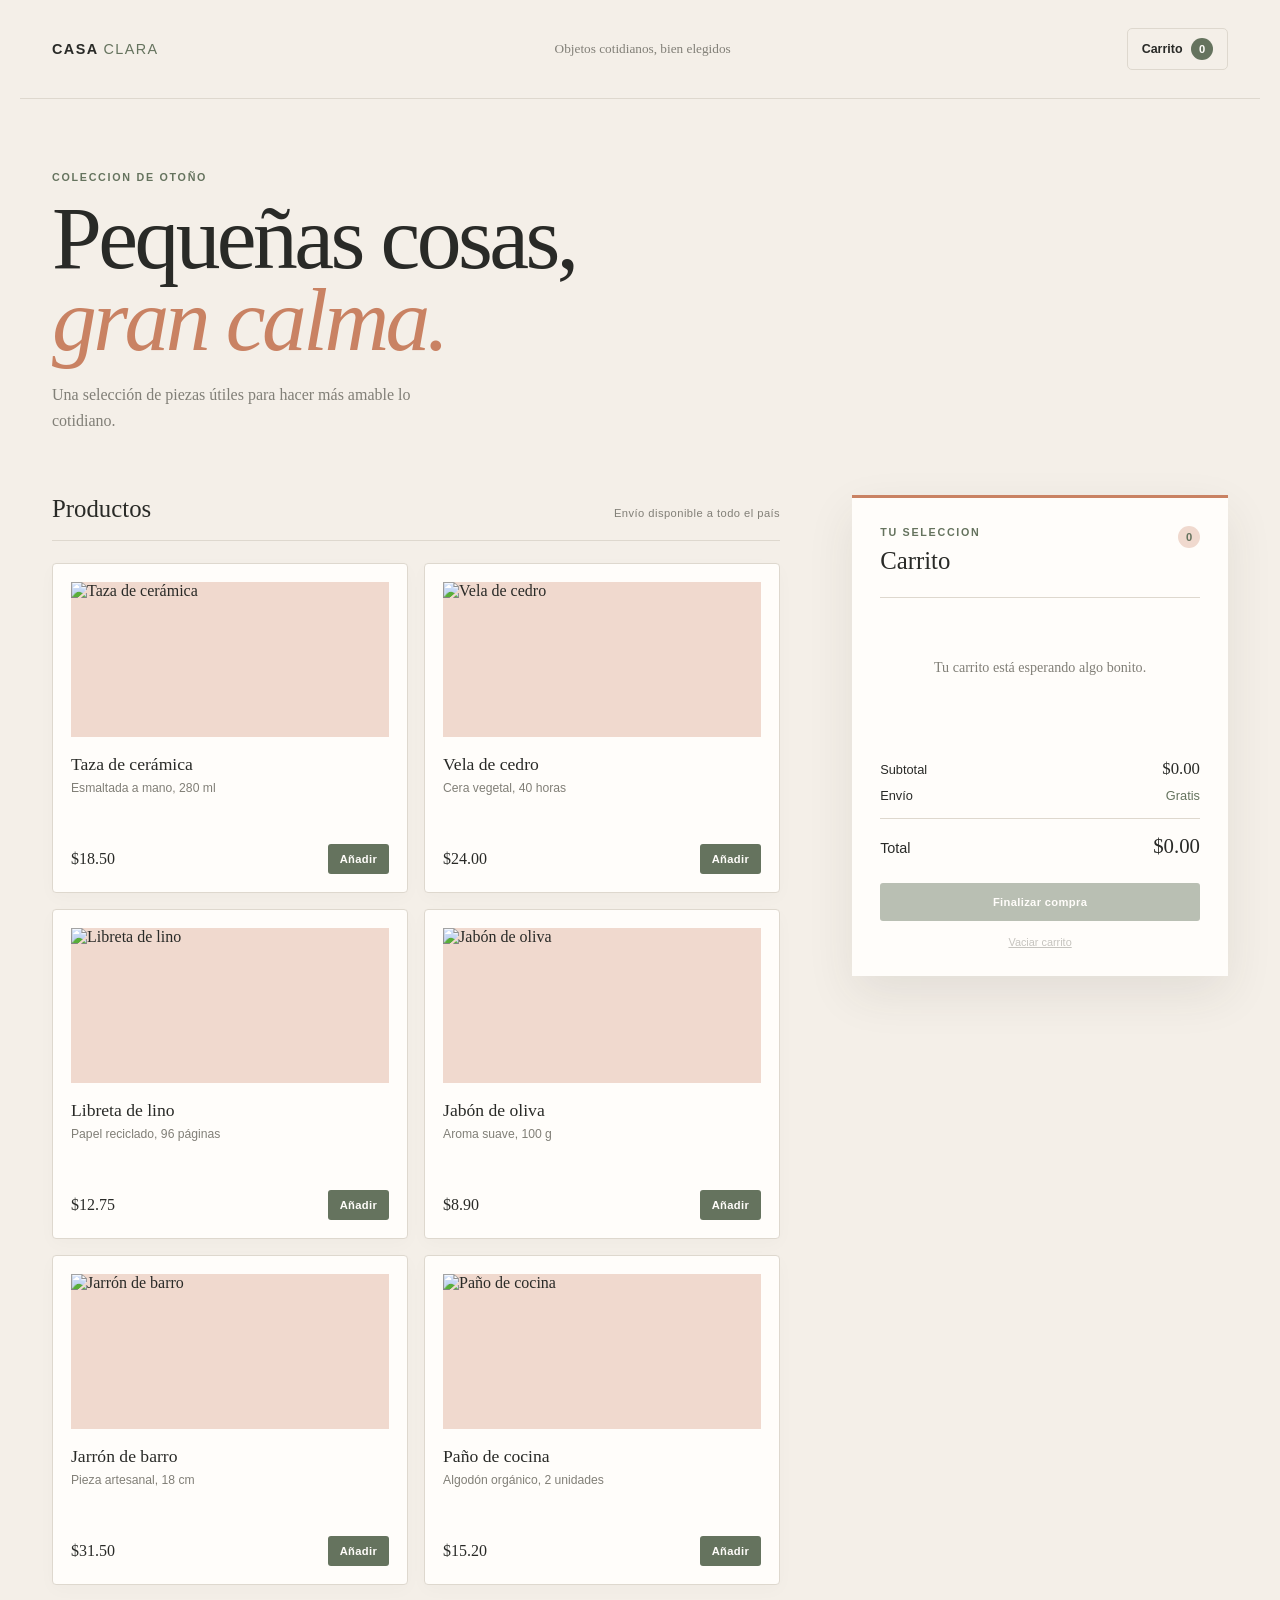
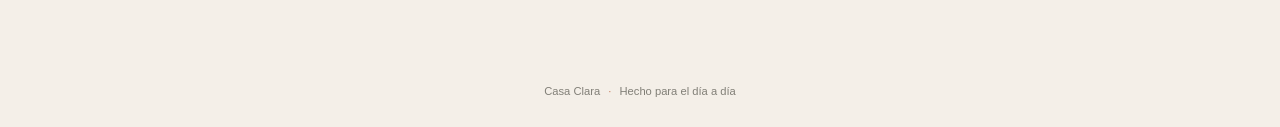
==== cart-2/index.html @ ba1616d7 "Prompts vagos vs prompts precisos" ====
<!doctype html>
<html lang="es">
<head>
    <meta charset="UTF-8">
    <meta name="viewport" content="width=device-width, initial-scale=1.0">
    <meta name="theme-color" content="#f4efe8">
    <title>Casa Clara | Carrito</title>
    <link rel="stylesheet" href="styles.css">
    <script src="app.js" defer></script>
</head>
<body>
    <header class="site-header">
        <a class="brand" href="index.html" aria-label="Casa Clara, inicio">CASA <span>CLARA</span></a>
        <p class="header-note">Objetos cotidianos, bien elegidos</p>
        <button class="cart-link" id="cart-link" type="button" aria-label="Ir al carrito">
            Carrito <span class="count-badge" id="header-count">0</span>
        </button>
    </header>

    <main class="page-shell">
        <section class="intro" aria-labelledby="page-title">
            <p class="eyebrow">COLECCION DE OTOÑO</p>
            <h1 id="page-title">Pequeñas cosas,<br><em>gran calma.</em></h1>
            <p class="intro-copy">Una selección de piezas útiles para hacer más amable lo cotidiano.</p>
        </section>

        <div class="shop-layout">
            <section aria-labelledby="products-title">
                <div class="section-heading">
                    <h2 id="products-title">Productos</h2>
                    <span>Envío disponible a todo el país</span>
                </div>
                <div class="product-grid" id="product-list"></div>
            </section>

            <aside class="cart-panel" id="cart-panel" aria-labelledby="cart-title">
                <div class="cart-heading">
                    <div>
                        <p class="eyebrow">TU SELECCION</p>
                        <h2 id="cart-title">Carrito</h2>
                    </div>
                    <span class="cart-badge" id="cart-count">0</span>
                </div>

                <div class="cart-items" id="cart-items" aria-live="polite"></div>

                <div class="cart-summary">
                    <div class="summary-line"><span>Subtotal</span><strong id="cart-subtotal">$0.00</strong></div>
                    <div class="summary-line"><span>Envío</span><span class="shipping-label">Gratis</span></div>
                    <div class="summary-line summary-total"><span>Total</span><strong id="cart-total">$0.00</strong></div>
                    <button class="checkout-button" id="checkout-button" type="button" disabled>Finalizar compra</button>
                    <button class="clear-button" id="clear-cart" type="button" disabled>Vaciar carrito</button>
                </div>
            </aside>
        </div>
    </main>

    <footer class="site-footer">Casa Clara <span>·</span> Hecho para el día a día</footer>
</body>
</html>
---- cart-2/styles.css ----
:root {
    --paper: #f4efe8;
    --surface: #fffdfa;
    --ink: #292a27;
    --muted: #817f77;
    --line: #ded8ce;
    --sage: #65735e;
    --sage-dark: #4c5c48;
    --terracotta: #c98263;
    --terracotta-soft: #f0d9ce;
    --shadow: 0 18px 45px rgba(59, 53, 43, .09);
}

* { box-sizing: border-box; }
body { margin: 0; min-width: 320px; color: var(--ink); background: var(--paper); font-family: Georgia, "Times New Roman", serif; }
button, a { font: inherit; }
button { cursor: pointer; }
.site-header { display: flex; align-items: center; gap: 28px; max-width: 1240px; margin: 0 auto; padding: 28px 32px; border-bottom: 1px solid var(--line); }
.brand { color: var(--ink); text-decoration: none; font: 700 .9rem Arial, sans-serif; letter-spacing: .1em; }
.brand span { color: var(--sage); font-weight: 400; }
.header-note { flex: 1; margin: 0; color: var(--muted); font-size: .83rem; text-align: center; }
.cart-link { padding: 9px 14px; color: var(--ink); background: transparent; border: 1px solid var(--line); border-radius: 5px; font: 600 .78rem Arial, sans-serif; transition: border-color 160ms ease, background 160ms ease; }
.cart-link:hover { border-color: var(--sage); background: var(--surface); }
.count-badge, .cart-badge { display: inline-grid; place-items: center; min-width: 22px; height: 22px; margin-left: 5px; border-radius: 50%; font: 700 .7rem Arial, sans-serif; }
.count-badge { color: var(--surface); background: var(--sage); }
.page-shell { max-width: 1240px; margin: 0 auto; padding: 72px 32px 80px; }
.intro { max-width: 640px; margin-bottom: 62px; }
.eyebrow { margin: 0 0 14px; color: var(--sage); font: 700 .67rem Arial, sans-serif; letter-spacing: .16em; }
h1, h2, p { margin-top: 0; }
h1 { margin-bottom: 22px; font-size: clamp(3.2rem, 7vw, 6rem); font-weight: 400; line-height: .91; letter-spacing: -.04em; }
h1 em { color: var(--terracotta); font-weight: 400; }
.intro-copy { max-width: 360px; margin-bottom: 0; color: var(--muted); font-size: 1rem; line-height: 1.6; }
.shop-layout { display: grid; grid-template-columns: minmax(0, 1.55fr) minmax(320px, .8fr); gap: 72px; align-items: start; }
.section-heading { display: flex; align-items: baseline; justify-content: space-between; margin-bottom: 22px; border-bottom: 1px solid var(--line); }
h2 { margin-bottom: 17px; font-size: 1.55rem; font-weight: 400; }
.section-heading span { color: var(--muted); font: .7rem Arial, sans-serif; letter-spacing: .04em; }
.product-grid { display: grid; grid-template-columns: repeat(2, minmax(0, 1fr)); gap: 16px; }
.product-card { display: flex; flex-direction: column; min-height: 330px; padding: 18px; background: var(--surface); border: 1px solid var(--line); border-radius: 4px; box-shadow: 0 5px 18px rgba(59, 53, 43, .025); transition: transform 160ms ease, box-shadow 160ms ease; }
.product-card:hover { transform: translateY(-3px); box-shadow: var(--shadow); }
.product-image { width: 100%; height: 155px; margin-bottom: 17px; object-fit: cover; background: var(--terracotta-soft); }
.product-name { margin: 0 0 5px; font-size: 1.1rem; font-weight: 400; }
.product-description { flex: 1; margin-bottom: 15px; color: var(--muted); font: .76rem Arial, sans-serif; line-height: 1.4; }
.product-bottom { display: flex; align-items: center; justify-content: space-between; gap: 12px; }
.price { font-size: 1rem; }
.add-button, .checkout-button { color: var(--surface); background: var(--sage); border: 0; border-radius: 3px; font: 700 .7rem Arial, sans-serif; letter-spacing: .03em; transition: background 160ms ease, transform 160ms ease; }
.add-button { padding: 9px 12px; }
.add-button:hover, .checkout-button:hover:not(:disabled) { background: var(--sage-dark); transform: translateY(-1px); }
.cart-panel { position: sticky; top: 20px; padding: 28px; background: var(--surface); border-top: 3px solid var(--terracotta); box-shadow: var(--shadow); }
.cart-heading { display: flex; align-items: flex-start; justify-content: space-between; border-bottom: 1px solid var(--line); }
.cart-heading .eyebrow { margin-bottom: 9px; }
.cart-heading h2 { margin-bottom: 22px; }
.cart-badge { margin: 0; color: var(--sage); background: var(--terracotta-soft); }
.cart-items { min-height: 130px; padding: 4px 0; }
.cart-item { display: grid; grid-template-columns: 1fr auto; gap: 8px 14px; padding: 17px 0; border-bottom: 1px solid var(--line); }
.cart-item-name { margin: 0; font-size: .95rem; }
.cart-item-price { color: var(--muted); font: .73rem Arial, sans-serif; }
.item-controls { display: flex; align-items: center; gap: 9px; grid-row: span 2; align-self: center; }
.quantity-button { display: grid; place-items: center; width: 23px; height: 23px; padding: 0; color: var(--sage); background: transparent; border: 1px solid var(--line); border-radius: 50%; font: 1rem Arial, sans-serif; transition: border-color 160ms ease, background 160ms ease; }
.quantity-button:hover { border-color: var(--sage); background: var(--paper); }
.quantity { min-width: 12px; text-align: center; font: .8rem Arial, sans-serif; }
.remove-button, .clear-button { padding: 0; color: var(--muted); background: none; border: 0; font: .68rem Arial, sans-serif; text-decoration: underline; }
.remove-button { grid-column: 1; justify-self: start; }
.remove-button:hover, .clear-button:hover:not(:disabled) { color: var(--terracotta); }
.empty-cart { display: grid; place-items: center; min-height: 130px; margin: 0; color: var(--muted); font-size: .88rem; text-align: center; }
.cart-summary { padding-top: 23px; }
.summary-line { display: flex; justify-content: space-between; align-items: baseline; margin-bottom: 9px; font: .8rem Arial, sans-serif; }
.summary-line strong { font-family: Georgia, "Times New Roman", serif; font-size: 1.05rem; font-weight: 400; }
.shipping-label { color: var(--sage); }
.summary-total { margin-top: 15px; padding-top: 15px; border-top: 1px solid var(--line); font-size: .9rem; }
.summary-total strong { font-size: 1.3rem; }
.checkout-button { width: 100%; margin-top: 16px; padding: 13px; }
.checkout-button:disabled, .clear-button:disabled { cursor: default; opacity: .45; }
.clear-button { display: block; margin: 15px auto 0; }
.site-footer { padding: 20px 32px 30px; color: var(--muted); font: .7rem Arial, sans-serif; text-align: center; }
.site-footer span { padding: 0 5px; color: var(--terracotta); }
@media (max-width: 800px) { .header-note { display: none; } .shop-layout { grid-template-columns: 1fr; gap: 56px; } .cart-panel { position: static; } }
@media (max-width: 520px) { .site-header, .page-shell { padding-left: 18px; padding-right: 18px; } .site-header { padding-top: 20px; padding-bottom: 20px; } .page-shell { padding-top: 50px; } .intro { margin-bottom: 45px; } .product-grid { grid-template-columns: 1fr; } .cart-panel { padding: 22px 18px; } .section-heading { display: block; } }
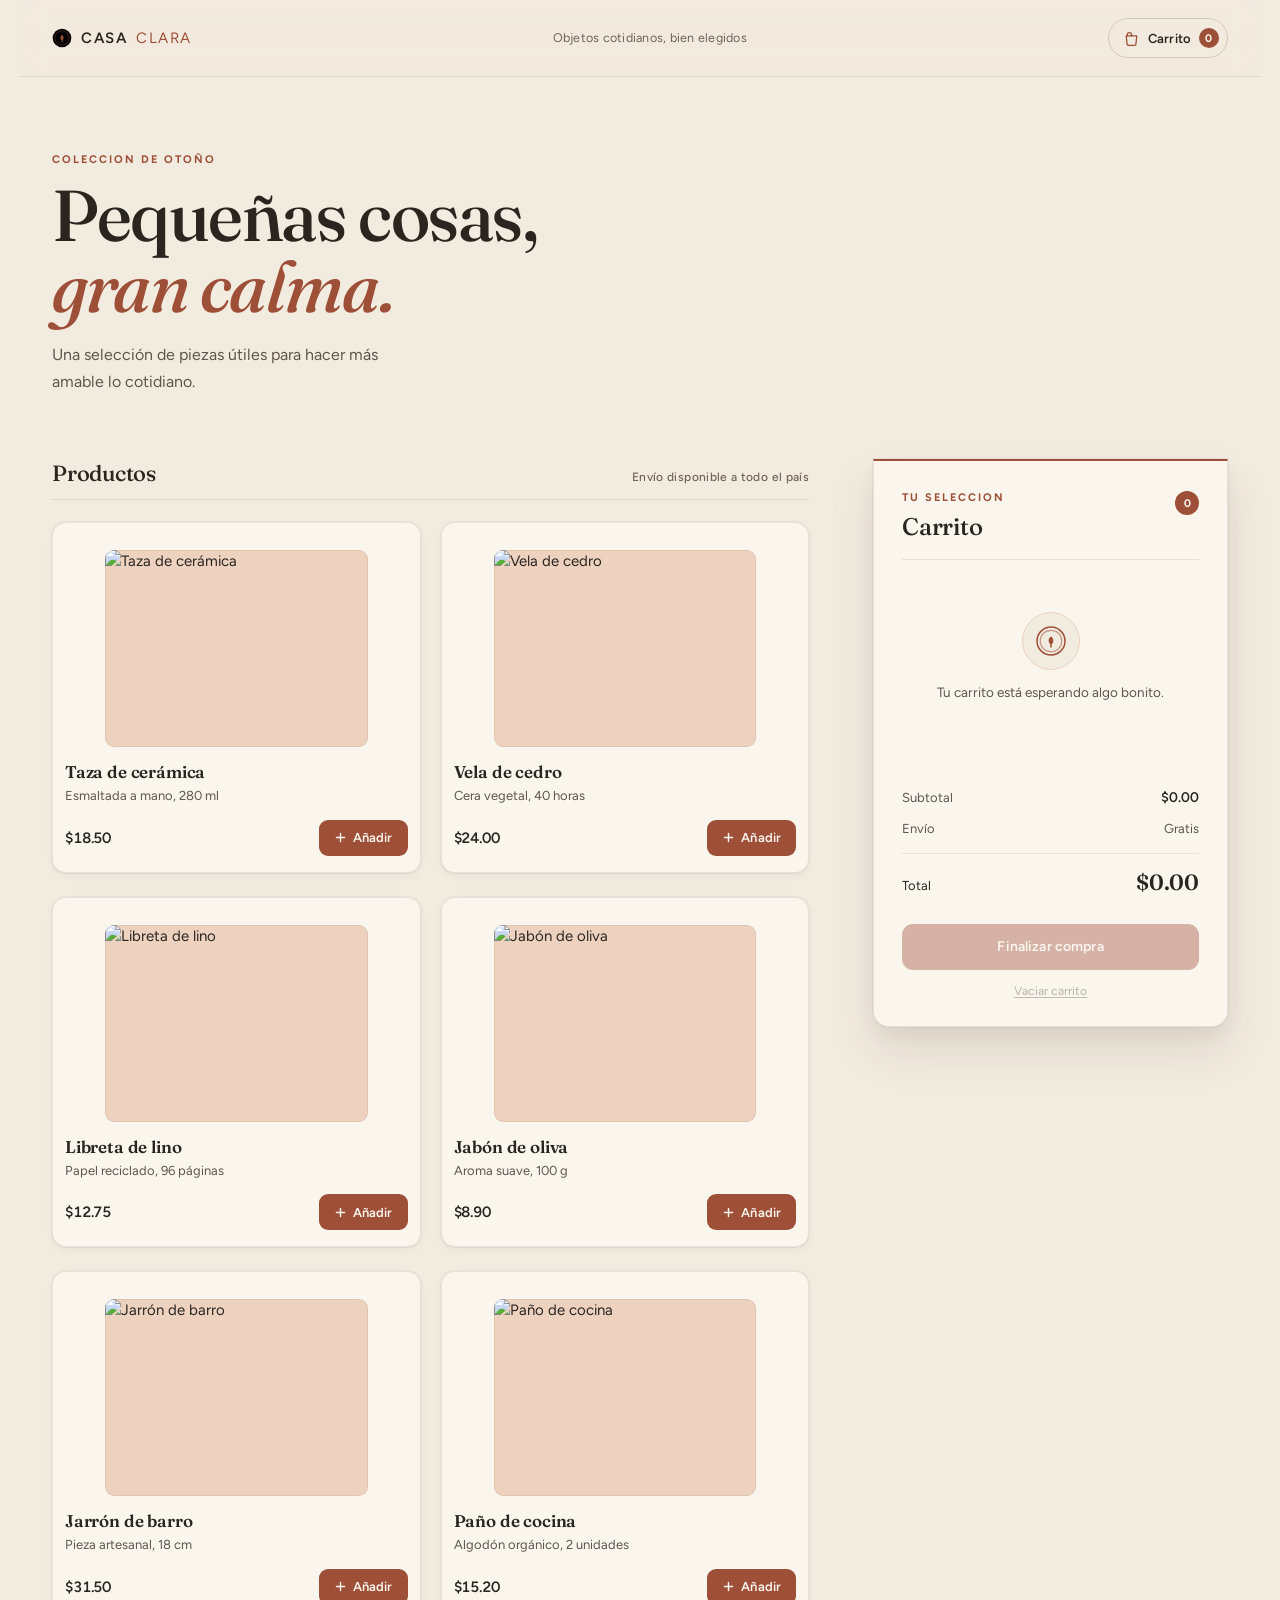
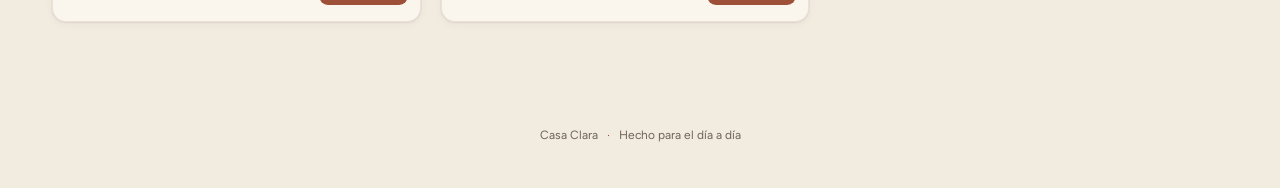
==== commit ddb2e5c4: "cambios de interfaz usando una skill - interface-design" ====
--- a/cart-2/index.html
+++ b/cart-2/index.html
@@ -3,17 +3,27 @@
 <head>
     <meta charset="UTF-8">
     <meta name="viewport" content="width=device-width, initial-scale=1.0">
-    <meta name="theme-color" content="#f4efe8">
+    <meta name="theme-color" content="#f2ebe0">
+    <meta name="description" content="Casa Clara: una selección de piezas útiles de cerámica y lino para hacer más amable lo cotidiano. Envío a todo el país.">
     <title>Casa Clara | Carrito</title>
+    <link rel="preconnect" href="https://fonts.googleapis.com">
+    <link rel="preconnect" href="https://fonts.gstatic.com" crossorigin>
+    <link href="https://fonts.googleapis.com/css2?family=Fraunces:ital,opsz,wght@0,9..144,400..700;1,9..144,400..700&family=Figtree:wght@400;500;600;700&display=swap" rel="stylesheet">
     <link rel="stylesheet" href="styles.css">
     <script src="app.js" defer></script>
 </head>
 <body>
     <header class="site-header">
-        <a class="brand" href="index.html" aria-label="Casa Clara, inicio">CASA <span>CLARA</span></a>
+        <a class="brand" href="index.html" aria-label="Casa Clara, inicio">
+            <span class="brand-seal" aria-hidden="true">
+                <svg viewBox="0 0 24 24"><circle cx="12" cy="12" r="11.2"/><circle class="seal-inner" cx="12" cy="12" r="8.6"/><path class="seal-leaf" d="M12 8.4c2.5 1.3 2.5 5.1 0 6.7-2.5-1.6-2.5-5.4 0-6.7z"/><path class="seal-stem" d="M12 15.1v1.6"/></svg>
+            </span>
+            CASA <span>CLARA</span>
+        </a>
         <p class="header-note">Objetos cotidianos, bien elegidos</p>
-        <button class="cart-link" id="cart-link" type="button" aria-label="Ir al carrito">
-            Carrito <span class="count-badge" id="header-count">0</span>
+        <button class="cart-link" id="cart-link" type="button">
+            <svg viewBox="0 0 20 20" aria-hidden="true"><path class="bag-handle" d="M5 7.2V5.6a2.5 2.5 0 0 1 5 0v1.6"/><path class="bag-body" d="M3.8 7h12.4l-1 9.6a1.6 1.6 0 0 1-1.6 1.4H6.4a1.6 1.6 0 0 1-1.6-1.4z"/></svg>
+            Carrito <span class="count-badge" id="header-count" aria-live="polite">0</span>
         </button>
     </header>
 
--- a/cart-2/styles.css
+++ b/cart-2/styles.css
@@ -1,77 +1,583 @@
+/* ============================================================
+   CASA CLARA — sistema de diseño
+   Mundo: taller de alfarería al sol. Un acento: la arcilla.
+   Profundidad: sombras suaves y suaves (cercanas, no dramáticas).
+   Retícula: base de 4px.
+   ============================================================ */
+
 :root {
-    --paper: #f4efe8;
-    --surface: #fffdfa;
-    --ink: #292a27;
-    --muted: #817f77;
-    --line: #ded8ce;
-    --sage: #65735e;
-    --sage-dark: #4c5c48;
-    --terracotta: #c98263;
-    --terracotta-soft: #f0d9ce;
-    --shadow: 0 18px 45px rgba(59, 53, 43, .09);
+    /* Superficies — un solo tono, solo variación de luz */
+    --paper: #f2ebe0;       /* lienzo (fondo) */
+    --linen: #faf6ee;       /* tarjetas / superficie */
+    --linen-deep: #efe6d8;  /* controles entrantes */
+    --ink: #2b2520;         /* texto primario (tinta caoba) */
+    --ink-2: #5f564c;       /* texto secundario */
+    --ink-3: #6f6356;       /* texto tenue / metadatos */
+
+    /* Acento único: arcilla */
+    --clay: #9e4f37;
+    --clay-deep: #8f452e;
+    --clay-soft: #ecd2bf;    /* tintas de sello / chips */
+
+    --hairline: rgba(68, 52, 40, 0.1);
+    --hairline-strong: rgba(68, 52, 40, 0.18);
+    --focus-ring: rgba(158, 79, 55, 0.35);
+
+    /* Elevación: anillo + capas suaves */
+    --shadow-1: 0 0 0 1px rgba(68, 52, 40, 0.04), 0 1px 2px rgba(68, 52, 40, 0.05), 0 3px 8px rgba(68, 52, 40, 0.04);
+    --shadow-2: 0 0 0 1px rgba(68, 52, 40, 0.05), 0 8px 18px rgba(68, 52, 40, 0.06), 0 24px 48px rgba(68, 52, 40, 0.1);
+
+    --font-display: "Fraunces", Georgia, "Times New Roman", serif;
+    --font-ui: "Figtree", "Segoe UI", Arial, sans-serif;
+
+    --ease-out: cubic-bezier(0.22, 1, 0.36, 1);
 }
 
 * { box-sizing: border-box; }
-body { margin: 0; min-width: 320px; color: var(--ink); background: var(--paper); font-family: Georgia, "Times New Roman", serif; }
-button, a { font: inherit; }
+
+html { -webkit-font-smoothing: antialiased; text-rendering: optimizeLegibility; }
+
+body {
+    margin: 0;
+    min-width: 320px;
+    color: var(--ink);
+    background: var(--paper);
+    font: 400 15px/1.55 var(--font-ui);
+}
+
+button, a { font: inherit; color: inherit; }
 button { cursor: pointer; }
-.site-header { display: flex; align-items: center; gap: 28px; max-width: 1240px; margin: 0 auto; padding: 28px 32px; border-bottom: 1px solid var(--line); }
-.brand { color: var(--ink); text-decoration: none; font: 700 .9rem Arial, sans-serif; letter-spacing: .1em; }
-.brand span { color: var(--sage); font-weight: 400; }
-.header-note { flex: 1; margin: 0; color: var(--muted); font-size: .83rem; text-align: center; }
-.cart-link { padding: 9px 14px; color: var(--ink); background: transparent; border: 1px solid var(--line); border-radius: 5px; font: 600 .78rem Arial, sans-serif; transition: border-color 160ms ease, background 160ms ease; }
-.cart-link:hover { border-color: var(--sage); background: var(--surface); }
-.count-badge, .cart-badge { display: inline-grid; place-items: center; min-width: 22px; height: 22px; margin-left: 5px; border-radius: 50%; font: 700 .7rem Arial, sans-serif; }
-.count-badge { color: var(--surface); background: var(--sage); }
-.page-shell { max-width: 1240px; margin: 0 auto; padding: 72px 32px 80px; }
-.intro { max-width: 640px; margin-bottom: 62px; }
-.eyebrow { margin: 0 0 14px; color: var(--sage); font: 700 .67rem Arial, sans-serif; letter-spacing: .16em; }
-h1, h2, p { margin-top: 0; }
-h1 { margin-bottom: 22px; font-size: clamp(3.2rem, 7vw, 6rem); font-weight: 400; line-height: .91; letter-spacing: -.04em; }
-h1 em { color: var(--terracotta); font-weight: 400; }
-.intro-copy { max-width: 360px; margin-bottom: 0; color: var(--muted); font-size: 1rem; line-height: 1.6; }
-.shop-layout { display: grid; grid-template-columns: minmax(0, 1.55fr) minmax(320px, .8fr); gap: 72px; align-items: start; }
-.section-heading { display: flex; align-items: baseline; justify-content: space-between; margin-bottom: 22px; border-bottom: 1px solid var(--line); }
-h2 { margin-bottom: 17px; font-size: 1.55rem; font-weight: 400; }
-.section-heading span { color: var(--muted); font: .7rem Arial, sans-serif; letter-spacing: .04em; }
-.product-grid { display: grid; grid-template-columns: repeat(2, minmax(0, 1fr)); gap: 16px; }
-.product-card { display: flex; flex-direction: column; min-height: 330px; padding: 18px; background: var(--surface); border: 1px solid var(--line); border-radius: 4px; box-shadow: 0 5px 18px rgba(59, 53, 43, .025); transition: transform 160ms ease, box-shadow 160ms ease; }
-.product-card:hover { transform: translateY(-3px); box-shadow: var(--shadow); }
-.product-image { width: 100%; height: 155px; margin-bottom: 17px; object-fit: cover; background: var(--terracotta-soft); }
-.product-name { margin: 0 0 5px; font-size: 1.1rem; font-weight: 400; }
-.product-description { flex: 1; margin-bottom: 15px; color: var(--muted); font: .76rem Arial, sans-serif; line-height: 1.4; }
+
+:focus-visible { outline: 2px solid var(--clay); outline-offset: 2px; }
+
+::selection { background: var(--clay-soft); color: var(--clay-deep); }
+
+/* ============================================================
+   Cabecera
+   ============================================================ */
+
+.site-header {
+    position: sticky;
+    top: 0;
+    z-index: 20;
+    display: flex;
+    align-items: center;
+    gap: 28px;
+    max-width: 1240px;
+    margin: 0 auto;
+    padding: 18px 32px;
+    background: rgba(242, 235, 224, 0.86);
+    -webkit-backdrop-filter: blur(12px) saturate(140%);
+    backdrop-filter: blur(12px) saturate(140%);
+    border-bottom: 1px solid var(--hairline);
+}
+@supports not ((backdrop-filter: blur(1px)) or (-webkit-backdrop-filter: blur(1px))) {
+    .site-header { background: var(--paper); }
+}
+
+.brand {
+    display: inline-flex;
+    align-items: center;
+    gap: 9px;
+    color: var(--ink);
+    text-decoration: none;
+    font: 600 15px var(--font-ui);
+    letter-spacing: 0.1em;
+}
+.brand > span:last-child { color: var(--clay); font-weight: 400; }
+
+.brand-seal {
+    display: grid;
+    place-items: center;
+    width: 20px;
+    height: 20px;
+    color: var(--clay);
+}
+.brand-seal svg { width: 100%; height: 100%; }
+.brand-seal .seal-inner { fill: none; stroke: currentColor; stroke-width: 0.9; opacity: 0.55; }
+.brand-seal .seal-leaf { fill: currentColor; }
+.brand-seal .seal-stem { fill: none; stroke: currentColor; stroke-width: 1.1; stroke-linecap: round; }
+
+.header-note {
+    flex: 1;
+    margin: 0;
+    color: var(--ink-3);
+    font-size: 12.5px;
+    text-align: center;
+    letter-spacing: 0.02em;
+}
+
+.cart-link {
+    display: inline-flex;
+    align-items: center;
+    gap: 8px;
+    min-height: 40px;
+    padding: 0 8px 0 14px;
+    color: var(--ink);
+    background: transparent;
+    border: 1px solid var(--hairline-strong);
+    border-radius: 999px;
+    font: 600 13px var(--font-ui);
+    text-decoration: none;
+    letter-spacing: 0.01em;
+    transition: border-color 180ms var(--ease-out), background 180ms var(--ease-out), transform 120ms var(--ease-out);
+}
+.cart-link svg { width: 17px; height: 17px; color: var(--clay); }
+.bag-handle { fill: none; stroke: currentColor; stroke-width: 1.5; stroke-linecap: round; }
+.bag-body { fill: none; stroke: currentColor; stroke-width: 1.5; stroke-linejoin: round; }
+.cart-link:hover { border-color: var(--clay); background: var(--linen); }
+.cart-link:active { transform: scale(0.97); }
+
+.count-badge, .cart-badge {
+    display: grid;
+    place-items: center;
+    min-width: 20px;
+    height: 20px;
+    padding: 0 5px;
+    border-radius: 999px;
+    font: 700 11px var(--font-ui);
+    font-variant-numeric: tabular-nums;
+    color: var(--linen);
+    background: var(--clay);
+}
+.count-badge.pop { animation: badge-pop 380ms var(--ease-out); }
+@keyframes badge-pop {
+    0% { transform: scale(1); }
+    40% { transform: scale(1.35); }
+    100% { transform: scale(1); }
+}
+
+/* ============================================================
+   Pagina
+   ============================================================ */
+
+.page-shell {
+    max-width: 1240px;
+    margin: 0 auto;
+    padding: 76px 32px 96px;
+}
+
+.intro {
+    max-width: 660px;
+    margin-bottom: 64px;
+}
+
+.eyebrow {
+    margin: 0 0 14px;
+    color: var(--clay);
+    font: 700 11px var(--font-ui);
+    letter-spacing: 0.18em;
+    text-transform: uppercase;
+}
+
+h1, h2, h3, p { margin-top: 0; }
+
+h1 {
+    margin-bottom: 20px;
+    font: 500 clamp(2.7rem, 6.4vw, 4.5rem) / 0.98 var(--font-display);
+    letter-spacing: -0.02em;
+    text-wrap: balance;
+}
+h1 em { color: var(--clay); font-style: italic; }
+
+.intro-copy {
+    max-width: 34ch;
+    margin-bottom: 0;
+    color: var(--ink-2);
+    font-size: 16px;
+    line-height: 1.7;
+    text-wrap: pretty;
+}
+
+/* ============================================================
+   Tienda
+   ============================================================ */
+
+.shop-layout {
+    display: grid;
+    grid-template-columns: minmax(0, 1.6fr) minmax(340px, 0.75fr);
+    gap: 32px 64px;
+    align-items: start;
+}
+
+.section-heading {
+    display: flex;
+    align-items: baseline;
+    justify-content: space-between;
+    margin-bottom: 22px;
+    padding-bottom: 12px;
+    border-bottom: 1px solid var(--hairline);
+}
+h2 { margin-bottom: 0; font: 500 22px var(--font-display); letter-spacing: -0.01em; }
+.section-heading span {
+    color: var(--ink-3);
+    font: 500 12px var(--font-ui);
+    letter-spacing: 0.03em;
+}
+
+/* --- Tarjetas de producto --- */
+
+.product-grid {
+    display: grid;
+    grid-template-columns: repeat(2, minmax(0, 1fr));
+    gap: 24px 20px;
+}
+
+.product-card {
+    position: relative;
+    display: flex;
+    flex-direction: column;
+    padding: 12px 12px 16px;
+    background: var(--linen);
+    border: 1px solid var(--hairline);
+    border-radius: 14px;
+    box-shadow: var(--shadow-1);
+    transition: transform 220ms var(--ease-out), box-shadow 220ms var(--ease-out);
+}
+.reveal { opacity: 0; animation: rise 520ms var(--ease-out) forwards; }
+@keyframes rise {
+    from { opacity: 0; transform: translateY(14px); }
+    to { opacity: 1; transform: translateY(0); }
+}
+.product-card:hover { transform: translateY(-4px); box-shadow: var(--shadow-2); }
+
+.potter-seal {
+    position: absolute;
+    right: 20px;
+    top: 20px;
+    display: grid;
+    place-items: center;
+    width: 34px;
+    height: 34px;
+    color: var(--linen);
+    background: var(--clay);
+    border-radius: 999px;
+    box-shadow: var(--shadow-1);
+    opacity: 0;
+    transform: translateY(-6px) rotate(-6deg);
+    transition: opacity 220ms var(--ease-out), transform 220ms var(--ease-out);
+    pointer-events: none;
+}
+.potter-seal svg { width: 20px; height: 20px; }
+.potter-seal .seal-inner { fill: none; stroke: currentColor; stroke-width: 0.9; opacity: 0.6; }
+.potter-seal .seal-leaf { fill: currentColor; }
+.potter-seal .seal-stem { fill: none; stroke: currentColor; stroke-width: 1.1; stroke-linecap: round; }
+.leaf-drop .potter-seal { opacity: 1; transform: translateY(0) rotate(0deg); }
+
+.image-wrap {
+    position: relative;
+    overflow: hidden;
+    aspect-ratio: 4 / 3;
+    margin-bottom: 14px;
+    border-radius: 9px;
+    background: var(--clay-soft);
+}
+.image-wrap::after {
+    content: "";
+    position: absolute;
+    inset: 0;
+    border-radius: inherit;
+    box-shadow: inset 0 0 0 1px rgba(68, 52, 40, 0.08);
+    pointer-events: none;
+}
+.product-image {
+    width: 100%;
+    height: 100%;
+    object-fit: cover;
+    display: block;
+    transition: transform 700ms var(--ease-out);
+}
+.product-card:hover .product-image { transform: scale(1.04); }
+
+.product-name { margin: 0 0 4px; font: 600 17px var(--font-display); letter-spacing: -0.01em; }
+.product-description {
+    flex: 1;
+    margin-bottom: 14px;
+    color: var(--ink-2);
+    font-size: 13px;
+    line-height: 1.5;
+    text-wrap: pretty;
+}
 .product-bottom { display: flex; align-items: center; justify-content: space-between; gap: 12px; }
-.price { font-size: 1rem; }
-.add-button, .checkout-button { color: var(--surface); background: var(--sage); border: 0; border-radius: 3px; font: 700 .7rem Arial, sans-serif; letter-spacing: .03em; transition: background 160ms ease, transform 160ms ease; }
-.add-button { padding: 9px 12px; }
-.add-button:hover, .checkout-button:hover:not(:disabled) { background: var(--sage-dark); transform: translateY(-1px); }
-.cart-panel { position: sticky; top: 20px; padding: 28px; background: var(--surface); border-top: 3px solid var(--terracotta); box-shadow: var(--shadow); }
-.cart-heading { display: flex; align-items: flex-start; justify-content: space-between; border-bottom: 1px solid var(--line); }
-.cart-heading .eyebrow { margin-bottom: 9px; }
-.cart-heading h2 { margin-bottom: 22px; }
-.cart-badge { margin: 0; color: var(--sage); background: var(--terracotta-soft); }
-.cart-items { min-height: 130px; padding: 4px 0; }
-.cart-item { display: grid; grid-template-columns: 1fr auto; gap: 8px 14px; padding: 17px 0; border-bottom: 1px solid var(--line); }
-.cart-item-name { margin: 0; font-size: .95rem; }
-.cart-item-price { color: var(--muted); font: .73rem Arial, sans-serif; }
-.item-controls { display: flex; align-items: center; gap: 9px; grid-row: span 2; align-self: center; }
-.quantity-button { display: grid; place-items: center; width: 23px; height: 23px; padding: 0; color: var(--sage); background: transparent; border: 1px solid var(--line); border-radius: 50%; font: 1rem Arial, sans-serif; transition: border-color 160ms ease, background 160ms ease; }
-.quantity-button:hover { border-color: var(--sage); background: var(--paper); }
-.quantity { min-width: 12px; text-align: center; font: .8rem Arial, sans-serif; }
-.remove-button, .clear-button { padding: 0; color: var(--muted); background: none; border: 0; font: .68rem Arial, sans-serif; text-decoration: underline; }
-.remove-button { grid-column: 1; justify-self: start; }
-.remove-button:hover, .clear-button:hover:not(:disabled) { color: var(--terracotta); }
-.empty-cart { display: grid; place-items: center; min-height: 130px; margin: 0; color: var(--muted); font-size: .88rem; text-align: center; }
-.cart-summary { padding-top: 23px; }
-.summary-line { display: flex; justify-content: space-between; align-items: baseline; margin-bottom: 9px; font: .8rem Arial, sans-serif; }
-.summary-line strong { font-family: Georgia, "Times New Roman", serif; font-size: 1.05rem; font-weight: 400; }
-.shipping-label { color: var(--sage); }
-.summary-total { margin-top: 15px; padding-top: 15px; border-top: 1px solid var(--line); font-size: .9rem; }
-.summary-total strong { font-size: 1.3rem; }
-.checkout-button { width: 100%; margin-top: 16px; padding: 13px; }
-.checkout-button:disabled, .clear-button:disabled { cursor: default; opacity: .45; }
-.clear-button { display: block; margin: 15px auto 0; }
-.site-footer { padding: 20px 32px 30px; color: var(--muted); font: .7rem Arial, sans-serif; text-align: center; }
-.site-footer span { padding: 0 5px; color: var(--terracotta); }
-@media (max-width: 800px) { .header-note { display: none; } .shop-layout { grid-template-columns: 1fr; gap: 56px; } .cart-panel { position: static; } }
-@media (max-width: 520px) { .site-header, .page-shell { padding-left: 18px; padding-right: 18px; } .site-header { padding-top: 20px; padding-bottom: 20px; } .page-shell { padding-top: 50px; } .intro { margin-bottom: 45px; } .product-grid { grid-template-columns: 1fr; } .cart-panel { padding: 22px 18px; } .section-heading { display: block; } }+.price { margin: 0; font: 600 15px var(--font-ui); font-variant-numeric: tabular-nums; letter-spacing: -0.01em; }
+
+.add-button {
+    display: inline-flex;
+    align-items: center;
+    gap: 6px;
+    min-height: 36px;
+    padding: 0 15px;
+    color: var(--linen);
+    background: var(--clay);
+    border: 0;
+    border-radius: 9px;
+    font: 600 13px var(--font-ui);
+    letter-spacing: 0.01em;
+    transition: background 160ms var(--ease-out), transform 120ms var(--ease-out), box-shadow 160ms var(--ease-out);
+}
+.add-button:hover { background: var(--clay-deep); box-shadow: 0 6px 14px rgba(143, 69, 46, 0.25); transform: translateY(-1px); }
+.add-button:active { transform: translateY(0) scale(0.96); }
+.add-button .btn-icon { display: inline-flex; }
+.add-button .btn-icon svg { width: 13px; height: 13px; }
+.add-button.is-added { background: var(--clay-deep); }
+
+/* --- Panel del carrito --- */
+
+.cart-panel {
+    position: sticky;
+    top: 96px;
+    padding: 30px 28px 28px;
+    background: var(--linen);
+    border: 1px solid var(--hairline);
+    border-top: 2px solid var(--clay);
+    border-radius: 0 0 16px 16px;
+    box-shadow: var(--shadow-2);
+}
+
+.cart-heading {
+    display: flex;
+    align-items: flex-start;
+    justify-content: space-between;
+    gap: 16px;
+    padding-bottom: 18px;
+    border-bottom: 1px solid var(--hairline);
+}
+.cart-heading .eyebrow { margin-bottom: 8px; }
+.cart-heading h2 { font-size: 24px; }
+.cart-badge { min-width: 24px; height: 24px; padding: 0 7px; }
+.cart-badge.pop { animation: badge-pop 380ms var(--ease-out); }
+
+.cart-items { padding: 4px 0; }
+
+.cart-item {
+    display: grid;
+    grid-template-columns: 48px minmax(0, 1fr) auto;
+    grid-template-areas:
+        "thumb meta total"
+        "thumb controls total";
+    column-gap: 13px;
+    align-items: center;
+    padding: 14px 0;
+    border-bottom: 1px solid var(--hairline);
+}
+.cart-item:last-child { border-bottom: 0; }
+
+.thumb {
+    grid-area: thumb;
+    width: 48px;
+    height: 48px;
+    object-fit: cover;
+    border-radius: 8px;
+    background: var(--clay-soft);
+    box-shadow: inset 0 0 0 1px rgba(68, 52, 40, 0.08);
+}
+
+.cart-meta { grid-area: meta; min-width: 0; }
+.cart-item-name {
+    margin: 0;
+    font: 600 14px var(--font-ui);
+    white-space: nowrap;
+    overflow: hidden;
+    text-overflow: ellipsis;
+}
+.cart-item-unit { margin: 2px 0 0; color: var(--ink-3); font-size: 12px; font-variant-numeric: tabular-nums; }
+
+.item-controls { grid-area: controls; display: inline-flex; align-items: center; }
+
+.stepper {
+    display: inline-flex;
+    align-items: center;
+    border: 1px solid var(--hairline-strong);
+    border-radius: 999px;
+    overflow: hidden;
+    background: var(--linen);
+}
+.stepper-button {
+    display: grid;
+    place-items: center;
+    width: 30px;
+    height: 30px;
+    padding: 0;
+    color: var(--ink-2);
+    background: transparent;
+    border: 0;
+    font: 600 16px var(--font-ui);
+    transition: background 120ms var(--ease-out), color 120ms var(--ease-out), transform 90ms var(--ease-out);
+}
+.stepper-button:hover { color: var(--clay); background: var(--paper); }
+.stepper-button:active { transform: scale(0.85); }
+.stepper-button:disabled { cursor: default; opacity: 0.35; }
+.stepper-button:disabled:hover { color: var(--ink-2); background: transparent; }
+.quantity {
+    min-width: 26px;
+    text-align: center;
+    font: 700 13px var(--font-ui);
+    font-variant-numeric: tabular-nums;
+}
+
+.line-total {
+    grid-area: total;
+    margin: 0;
+    font: 600 14px var(--font-ui);
+    font-variant-numeric: tabular-nums;
+    text-align: right;
+    white-space: nowrap;
+}
+
+.remove-button {
+    grid-area: controls;
+    justify-self: start;
+    padding: 0;
+    color: var(--ink-3);
+    background: none;
+    border: 0;
+    font: 500 11.5px var(--font-ui);
+    text-decoration: underline;
+    text-underline-offset: 2px;
+    transition: color 140ms var(--ease-out);
+}
+.remove-button:hover { color: var(--clay); }
+
+.empty-cart {
+    display: flex;
+    flex-direction: column;
+    align-items: center;
+    gap: 12px;
+    min-height: 200px;
+    justify-content: center;
+    margin: 0;
+    color: var(--ink-2);
+    font-size: 13.5px;
+    text-align: center;
+    line-height: 1.6;
+}
+.empty-seal {
+    display: grid;
+    place-items: center;
+    width: 58px;
+    height: 58px;
+    color: var(--clay);
+    border: 1px solid var(--clay-soft);
+    border-radius: 999px;
+    background: var(--paper);
+}
+.empty-seal svg { width: 30px; height: 30px; }
+.empty-seal .seal-inner { fill: none; stroke: currentColor; stroke-width: 1; opacity: 0.55; }
+.empty-seal .seal-leaf { fill: currentColor; }
+.empty-seal .seal-stem { fill: none; stroke: currentColor; stroke-width: 1.2; stroke-linecap: round; }
+
+/* --- Resumen --- */
+
+.cart-summary { padding-top: 20px; }
+
+.summary-line {
+    display: flex;
+    align-items: baseline;
+    justify-content: space-between;
+    margin-bottom: 10px;
+    color: var(--ink-2);
+    font-size: 13px;
+}
+.summary-line strong { color: var(--ink); font: 600 14px var(--font-ui); font-variant-numeric: tabular-nums; }
+
+.shipping-chip {
+    display: inline-flex;
+    align-items: center;
+    padding: 2px 9px;
+    color: var(--clay-deep);
+    background: var(--clay-soft);
+    border-radius: 999px;
+    font: 700 12px var(--font-ui);
+}
+
+.summary-total {
+    margin-top: 14px;
+    padding-top: 14px;
+    border-top: 1px solid var(--hairline);
+    color: var(--ink);
+}
+.summary-total strong { font: 600 22px var(--font-display); letter-spacing: -0.01em; }
+
+.checkout-button {
+    width: 100%;
+    min-height: 46px;
+    margin-top: 18px;
+    padding: 0 20px;
+    color: var(--linen);
+    background: var(--clay);
+    border: 0;
+    border-radius: 11px;
+    font: 600 14px var(--font-ui);
+    letter-spacing: 0.01em;
+    transition: background 160ms var(--ease-out), box-shadow 160ms var(--ease-out), transform 120ms var(--ease-out);
+}
+.checkout-button:hover:not(:disabled) { background: var(--clay-deep); box-shadow: 0 8px 18px rgba(143, 69, 46, 0.28); transform: translateY(-1px); }
+.checkout-button:active:not(:disabled) { transform: translateY(0) scale(0.98); }
+
+.checkout-button:disabled, .clear-button:disabled { cursor: default; opacity: 0.4; }
+
+.clear-button {
+    display: block;
+    margin: 14px auto 0;
+    padding: 0;
+    color: var(--ink-3);
+    background: none;
+    border: 0;
+    font: 500 12px var(--font-ui);
+    text-decoration: underline;
+    text-underline-offset: 2px;
+    transition: color 140ms var(--ease-out);
+}
+.clear-button:hover:not(:disabled) { color: var(--clay); }
+
+.panel-note {
+    margin: 22px 0 0;
+    color: var(--ink-3);
+    font-size: 11.5px;
+    text-align: center;
+    line-height: 1.5;
+}
+
+/* ============================================================
+   Pie
+   ============================================================ */
+
+.site-footer {
+    padding: 8px 32px 44px;
+    color: var(--ink-3);
+    font-size: 12px;
+    text-align: center;
+}
+.site-footer span { padding: 0 6px; color: var(--clay); }
+
+/* ============================================================
+   Responsive
+   ============================================================ */
+
+@media (max-width: 860px) {
+    .header-note { display: none; }
+    .shop-layout { grid-template-columns: 1fr; gap: 48px; }
+    .cart-panel { position: static; }
+}
+
+@media (max-width: 520px) {
+    .site-header, .page-shell { padding-left: 18px; padding-right: 18px; }
+    .page-shell { padding-top: 52px; padding-bottom: 72px; }
+    .intro { margin-bottom: 44px; }
+    .product-grid { grid-template-columns: 1fr; gap: 16px; }
+    .section-heading { display: block; }
+    .cart-panel { padding: 24px 18px 22px; }
+}
+
+/* ============================================================
+   Movimiento — respeta el sistema
+   ============================================================ */
+
+@media (prefers-reduced-motion: reduce) {
+    *, *::before, *::after {
+        animation-duration: 1ms !important;
+        animation-iteration-count: 1 !important;
+        transition-duration: 1ms !important;
+    }
+    * { scroll-behavior: auto !important; }
+}
